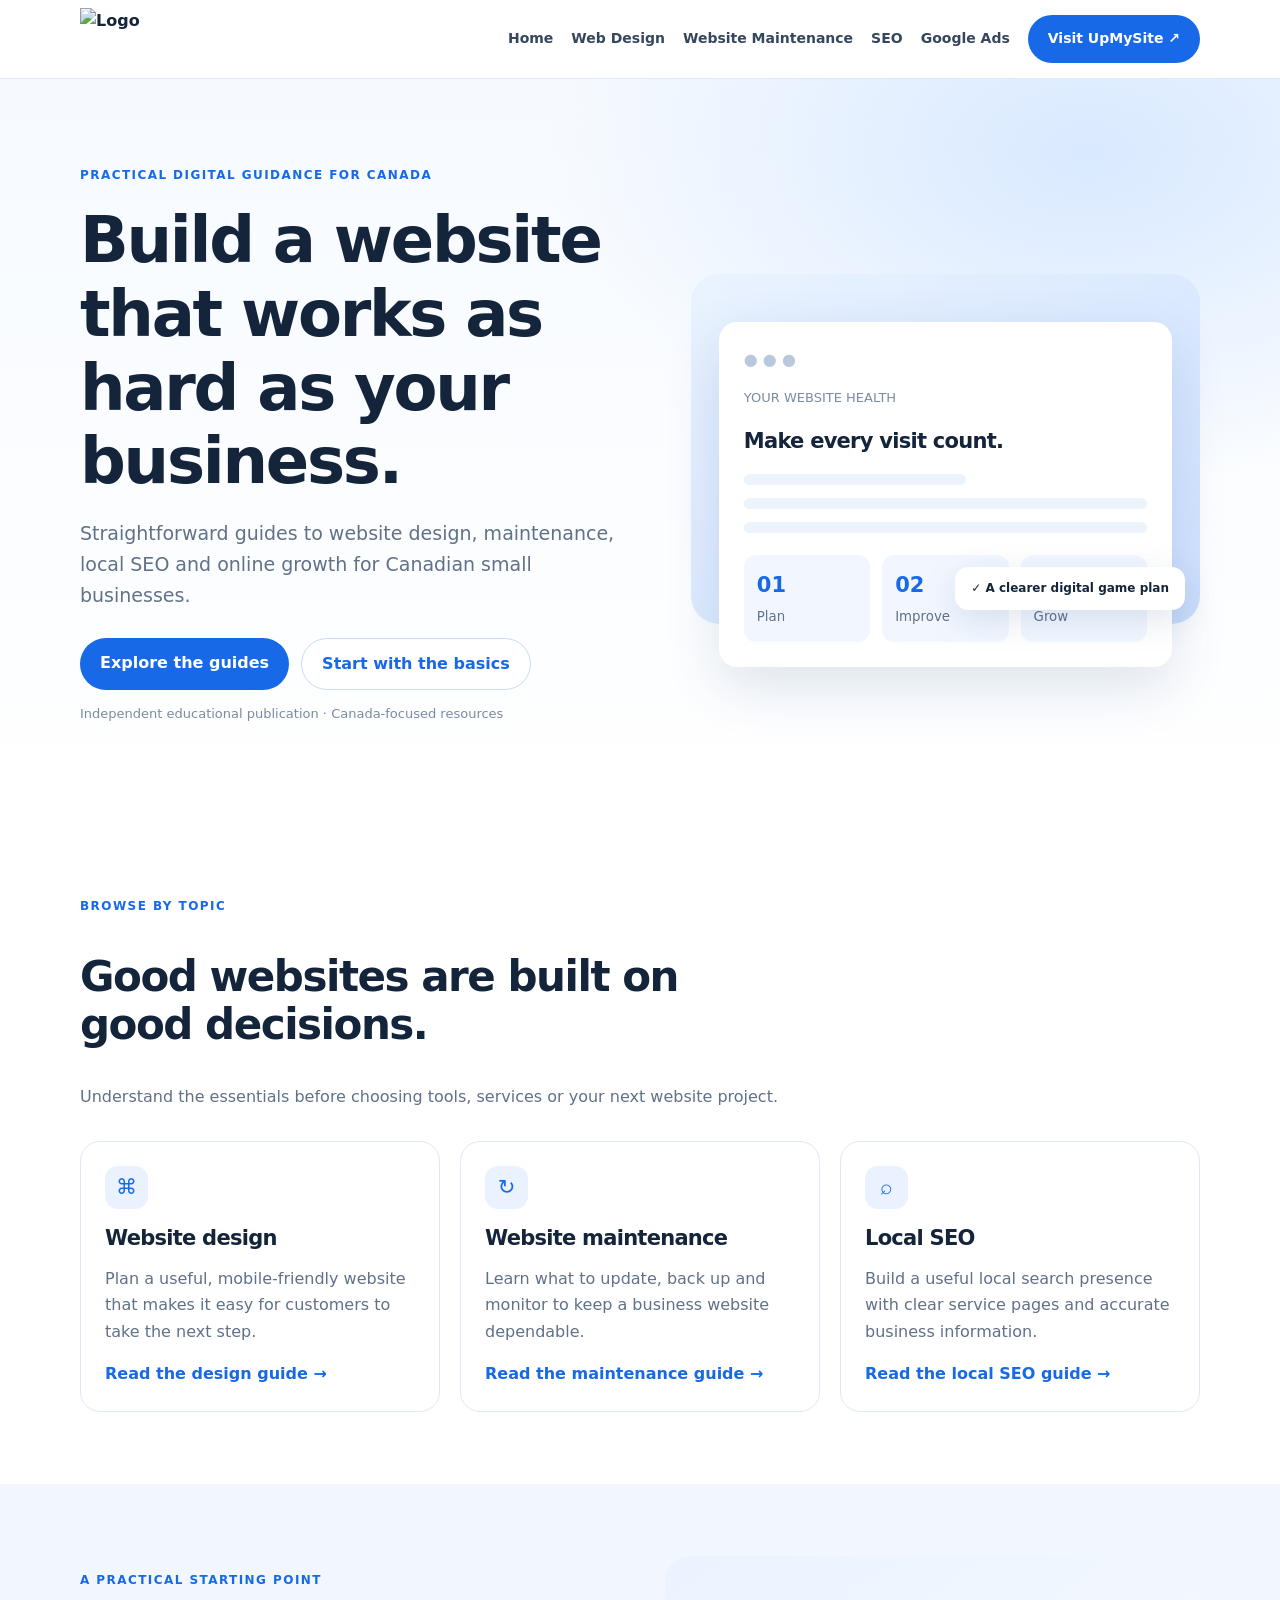
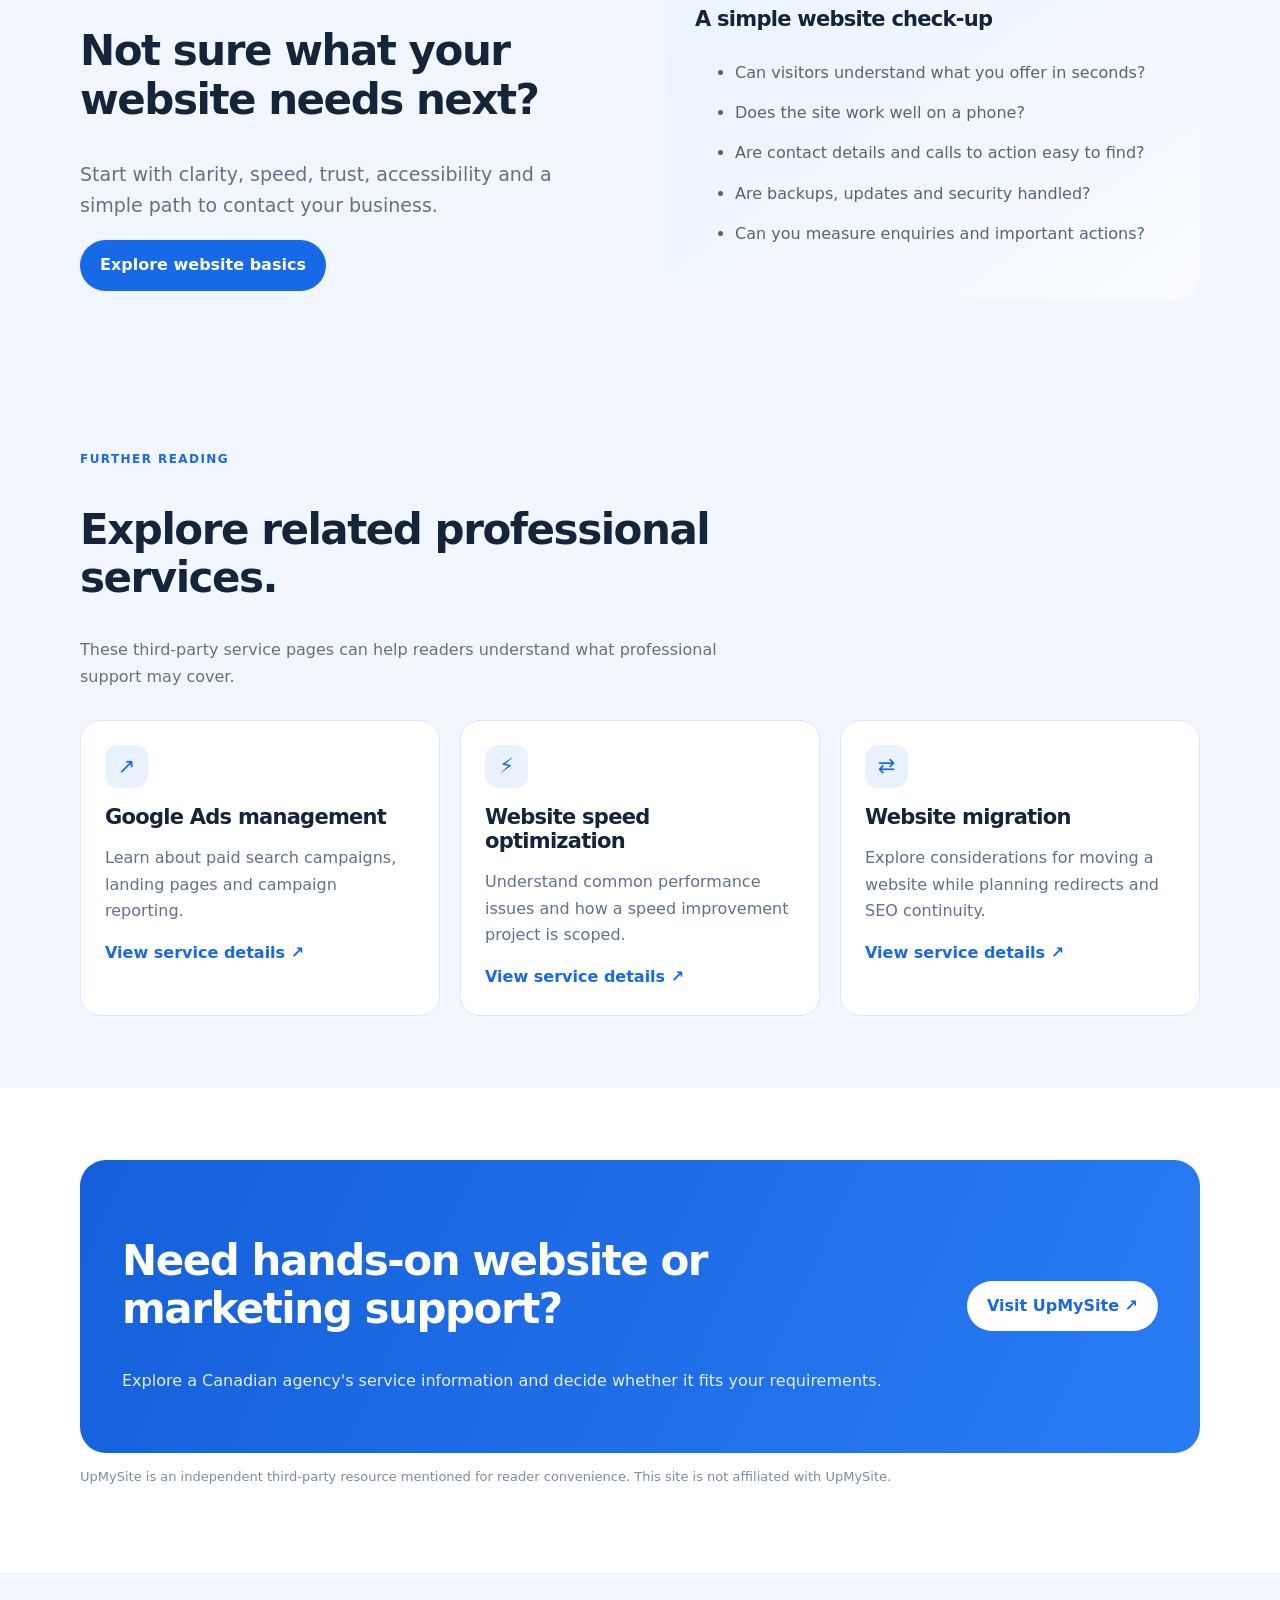
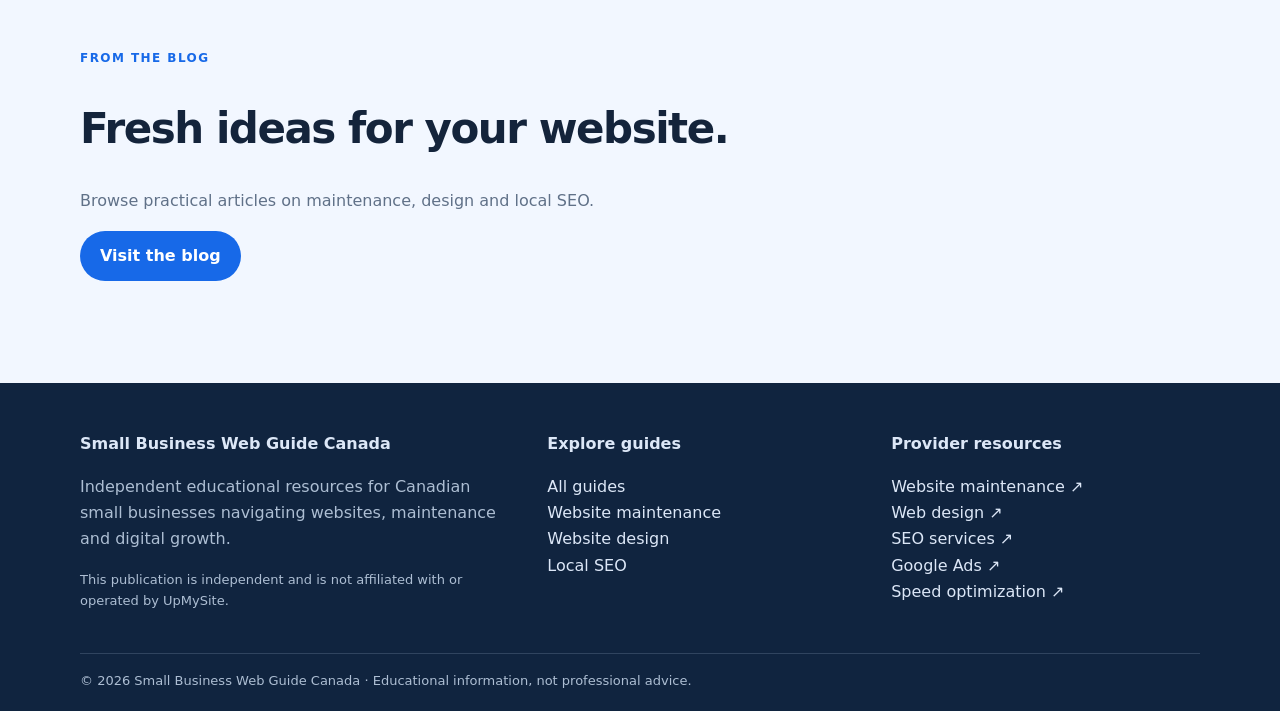
==== index.html @ 58adbf8b "Add files via upload" ====
<!doctype html><html lang="en-CA"><head><meta charset="utf-8"><meta name="viewport" content="width=device-width,initial-scale=1"><title>Small Business Web Guide Canada | Websites, Maintenance & SEO</title><meta name="description" content="Practical Canadian small business guides to website design, website maintenance, local SEO and online growth."><meta name="theme-color" content="#1769e8"><link rel="canonical" href="https://YOUR-GITHUB-USERNAME.github.io/YOUR-REPOSITORY/index.html"><link rel="stylesheet" href="styles.css"><meta property="og:title" content="Small Business Web Guide Canada | Websites, Maintenance & SEO"><meta property="og:description" content="Practical Canadian small business guides to website design, website maintenance, local SEO and online growth."></head><body><header class="topbar"><div class="wrap nav">
<a class="brand" href="https://www.upmysite.ca/" aria-label="UpMySite home" target="_blank" rel="noopener"><img src="assets/logo.png" alt="Logo"></a>
<button class="menu" aria-label="Toggle navigation" aria-expanded="false">☰</button>
<nav class="navlinks" aria-label="Main navigation">
<a href="https://www.upmysite.ca/" target="_blank" rel="noopener">Home</a>
<a href="https://www.upmysite.ca/services/web-design-web-development/" target="_blank" rel="noopener">Web Design</a>
<a href="https://www.upmysite.ca/services/website-maintenance/" target="_blank" rel="noopener">Website Maintenance</a>
<a href="https://www.upmysite.ca/services/search-engine-optimization/" target="_blank" rel="noopener">SEO</a>
<a href="https://www.upmysite.ca/services/pay-per-click-google-ads/" target="_blank" rel="noopener">Google Ads</a>
<a class="cta" href="https://www.upmysite.ca/" target="_blank" rel="noopener">Visit UpMySite ↗</a>
</nav></div></header><main><section class="hero"><div class="wrap hero-grid"><div><span class="eyebrow">Practical digital guidance for Canada</span><h1>Build a website that works as hard as your business.</h1><p class="lead">Straightforward guides to website design, maintenance, local SEO and online growth for Canadian small businesses.</p><div class="hero-actions"><a class="btn" href="guides.html">Explore the guides</a><a class="btn secondary" href="website-basics.html">Start with the basics</a></div><p class="notice">Independent educational publication · Canada-focused resources</p></div><div class="hero-art"><div class="window"><div class="dots">● ● ●</div><p class="notice">YOUR WEBSITE HEALTH</p><h3>Make every visit count.</h3><div class="bar"></div><div class="bar"></div><div class="bar"></div><div class="stats"><div class="stat"><b>01</b><small>Plan</small></div><div class="stat"><b>02</b><small>Improve</small></div><div class="stat"><b>03</b><small>Grow</small></div></div></div><div class="float">✓ A clearer digital game plan</div></div></div></section><section class="section"><div class="wrap"><div class="intro"><span class="eyebrow">Browse by topic</span><h2>Good websites are built on good decisions.</h2><p>Understand the essentials before choosing tools, services or your next website project.</p></div><div class="grid3"><article class="card"><div class="icon">⌘</div><h3>Website design</h3><p>Plan a useful, mobile-friendly website that makes it easy for customers to take the next step.</p><a class="textlink" href="articles/website-design-for-small-business.html">Read the design guide →</a></article><article class="card"><div class="icon">↻</div><h3>Website maintenance</h3><p>Learn what to update, back up and monitor to keep a business website dependable.</p><a class="textlink" href="articles/burlington-website-maintenance.html">Read the maintenance guide →</a></article><article class="card"><div class="icon">⌕</div><h3>Local SEO</h3><p>Build a useful local search presence with clear service pages and accurate business information.</p><a class="textlink" href="articles/local-seo-canada.html">Read the local SEO guide →</a></article></div></div></section><section class="section tint"><div class="wrap feature"><div><span class="eyebrow">A practical starting point</span><h2>Not sure what your website needs next?</h2><p class="lead">Start with clarity, speed, trust, accessibility and a simple path to contact your business.</p><a class="btn" href="website-basics.html">Explore website basics</a></div><div class="panel"><h3>A simple website check-up</h3><ul><li>Can visitors understand what you offer in seconds?</li><li>Does the site work well on a phone?</li><li>Are contact details and calls to action easy to find?</li><li>Are backups, updates and security handled?</li><li>Can you measure enquiries and important actions?</li></ul></div></div></section><section class="section tint"><div class="wrap"><div class="intro"><span class="eyebrow">Further reading</span><h2>Explore related professional services.</h2><p>These third-party service pages can help readers understand what professional support may cover.</p></div><div class="grid3">
<article class="card"><div class="icon">↗</div><h3>Google Ads management</h3><p>Learn about paid search campaigns, landing pages and campaign reporting.</p><a class="textlink" href="https://www.upmysite.ca/services/pay-per-click-google-ads/" target="_blank" rel="noopener">View service details ↗</a></article>
<article class="card"><div class="icon">⚡</div><h3>Website speed optimization</h3><p>Understand common performance issues and how a speed improvement project is scoped.</p><a class="textlink" href="https://www.upmysite.ca/services/website-speed-optimization/" target="_blank" rel="noopener">View service details ↗</a></article>
<article class="card"><div class="icon">⇄</div><h3>Website migration</h3><p>Explore considerations for moving a website while planning redirects and SEO continuity.</p><a class="textlink" href="https://www.upmysite.ca/services/website-migration/" target="_blank" rel="noopener">View service details ↗</a></article>
</div></div></section><section class="section"><div class="wrap"><div class="band"><div><h2>Need hands-on website or marketing support?</h2><p>Explore a Canadian agency's service information and decide whether it fits your requirements.</p></div><a class="btn" href="https://www.upmysite.ca/" target="_blank" rel="noopener">Visit UpMySite ↗</a></div><p class="notice">UpMySite is an independent third-party resource mentioned for reader convenience. This site is not affiliated with UpMySite.</p></div></section><section class="section tint"><div class="wrap"><div class="intro"><span class="eyebrow">From the blog</span><h2>Fresh ideas for your website.</h2><p>Browse practical articles on maintenance, design and local SEO.</p><a class="btn" href="blog.html">Visit the blog</a></div></div></section></main><footer class="footer"><div class="wrap"><div class="footgrid"><div><b>Small Business Web Guide Canada</b><p>Independent educational resources for Canadian small businesses navigating websites, maintenance and digital growth.</p><p class="notice">This publication is independent and is not affiliated with or operated by UpMySite.</p></div><div><b>Explore guides</b><p><a href="guides.html">All guides</a><br><a href="articles/burlington-website-maintenance.html">Website maintenance</a><br><a href="articles/website-design-for-small-business.html">Website design</a><br><a href="articles/local-seo-canada.html">Local SEO</a></p></div><div><b>Provider resources</b><p><a href="https://www.upmysite.ca/services/website-maintenance/" target="_blank" rel="noopener">Website maintenance ↗</a><br><a href="https://www.upmysite.ca/services/web-design-web-development/" target="_blank" rel="noopener">Web design ↗</a><br><a href="https://www.upmysite.ca/services/search-engine-optimization/" target="_blank" rel="noopener">SEO services ↗</a><br><a href="https://www.upmysite.ca/services/pay-per-click-google-ads/" target="_blank" rel="noopener">Google Ads ↗</a><br><a href="https://www.upmysite.ca/services/website-speed-optimization/" target="_blank" rel="noopener">Speed optimization ↗</a></p></div></div><div class="bottom">© 2026 Small Business Web Guide Canada · Educational information, not professional advice.</div></div><script src="script.js"></script></footer></body></html>
---- styles.css ----
:root{--blue:#1769e8;--blue2:#1053bd;--ink:#14243b;--muted:#607188;--pale:#f2f7ff;--line:#dfe8f4}
*{box-sizing:border-box}html{scroll-behavior:smooth}body{margin:0;font-family:Inter,system-ui,-apple-system,"Segoe UI",sans-serif;color:var(--ink);line-height:1.65}a{color:var(--blue);text-decoration:none}a:hover{text-decoration:underline}.wrap{width:min(1120px,calc(100% - 36px));margin:auto}.topbar{border-bottom:1px solid var(--line)}.nav{height:78px;display:flex;align-items:center;justify-content:space-between;gap:20px}.brand{display:flex;align-items:center;gap:10px;color:var(--ink);font-weight:800}.brand img{width:86px;height:58px;object-fit:contain}.navlinks{display:flex;gap:23px;align-items:center;font-size:14px;font-weight:700}.navlinks a{color:#35465e}.cta,.btn{display:inline-block;background:var(--blue);color:#fff!important;padding:12px 20px;border-radius:99px;font-weight:800}.menu{display:none;background:white;border:1px solid var(--line);border-radius:10px;padding:8px 12px;font-size:20px}.hero{padding:82px 0;background:radial-gradient(ellipse at 85% 10%,#d9e9ff,transparent 35%),linear-gradient(#f6faff,#fff)}.hero-grid{display:grid;grid-template-columns:1.05fr .95fr;gap:48px;align-items:center}.eyebrow{color:var(--blue);font-size:12px;font-weight:850;letter-spacing:.12em;text-transform:uppercase}h1,h2,h3{line-height:1.15;letter-spacing:-.035em}h1{font-size:clamp(40px,5vw,66px);margin:17px 0}h2{font-size:clamp(29px,3.5vw,42px)}h3{font-size:21px}.lead{font-size:19px;color:var(--muted)}.hero-actions{display:flex;gap:12px;flex-wrap:wrap;margin-top:26px}.secondary{background:white;color:var(--blue)!important;border:1px solid #c9dcfa}.hero-art{height:350px;border-radius:28px;background:linear-gradient(140deg,#eaf3ff,#cfe2ff);padding:48px 28px;position:relative}.window{background:white;border-radius:18px;padding:25px;box-shadow:0 20px 55px #19477c24}.dots{color:#b9c8dc}.bar{height:11px;background:#edf3fb;border-radius:20px;margin:13px 0}.bar:nth-child(3){width:78%}.bar:nth-child(4){width:55%}.stats{display:flex;gap:12px;margin-top:22px}.stat{flex:1;background:#f2f7ff;border-radius:12px;padding:13px}.stat b{display:block;color:var(--blue);font-size:21px}.stat small{color:var(--muted)}.float{position:absolute;right:15px;bottom:14px;background:white;padding:12px 16px;border-radius:13px;box-shadow:0 10px 35px #19477c22;font-weight:750;font-size:12px}.section{padding:72px 0}.tint{background:var(--pale)}.intro{max-width:700px;margin-bottom:30px}.intro p,.card p{color:var(--muted)}.grid3{display:grid;grid-template-columns:repeat(3,1fr);gap:20px}.card{border:1px solid var(--line);border-radius:20px;padding:24px;background:white}.icon{width:43px;height:43px;border-radius:13px;background:#eaf2ff;color:var(--blue);display:grid;place-items:center;font-size:21px}.card h3{margin:17px 0 8px}.textlink{font-weight:800}.feature{display:grid;grid-template-columns:1fr 1fr;gap:50px;align-items:center}.panel{background:linear-gradient(145deg,#eaf3ff,#f9fbff);border-radius:25px;padding:30px}.panel li{padding:7px 0;color:#52647c}.band{background:linear-gradient(115deg,#155fdb,#287cf4);color:white;padding:42px;border-radius:26px;display:flex;justify-content:space-between;align-items:center;gap:20px}.band p{color:#e6efff}.band .btn{background:white;color:var(--blue)!important;white-space:nowrap}.articlehero{padding:65px 0;background:linear-gradient(#f2f7ff,#fff)}.articlehero h1{max-width:850px;font-size:clamp(38px,4.5vw,56px)}.articlegrid{display:grid;grid-template-columns:minmax(0,760px) 260px;gap:48px;padding:45px 0 75px}.prose h2{font-size:30px;margin:38px 0 12px}.prose p,.prose li{color:#52647a;font-size:17px}.sidebar{align-self:start;position:sticky;top:20px;background:var(--pale);padding:20px;border-radius:16px}.sidebar a{display:block;padding:6px 0;font-weight:650}.faq details{border-bottom:1px solid var(--line);padding:16px 0}.faq summary{font-weight:800;cursor:pointer}.faq p{margin-bottom:0}.footer{background:#10243f;color:#dce7f7;padding:48px 0 20px}.footgrid{display:grid;grid-template-columns:1.4fr 1fr 1fr;gap:35px}.footer a{color:#dce7f7}.footer p{color:#adbed3}.bottom{border-top:1px solid #30445f;margin-top:28px;padding-top:16px;color:#adbed3;font-size:13px}.notice{font-size:13px;color:#7a8ba2}
@media(max-width:820px){.hero-grid,.feature,.articlegrid{grid-template-columns:1fr}.grid3{grid-template-columns:repeat(2,1fr)}.menu{display:block}.navlinks{display:none;position:absolute;top:78px;left:0;right:0;background:white;padding:20px;z-index:5;flex-direction:column;align-items:stretch;border-bottom:1px solid var(--line)}.navlinks.open{display:flex}.sidebar{position:static}.footgrid{grid-template-columns:1fr 1fr}.band{align-items:flex-start;flex-direction:column}}
@media(max-width:560px){.grid3,.footgrid{grid-template-columns:1fr}.hero{padding:55px 0}.section{padding:55px 0}.hero-art{height:290px}.band{padding:28px}}

/* Header brand: logo only, with no publication name in the navigation. */
.brand{min-width:110px;min-height:64px}.brand img{display:block;width:112px;height:62px;object-fit:contain}.navlinks{gap:18px}.navlinks a{white-space:nowrap}
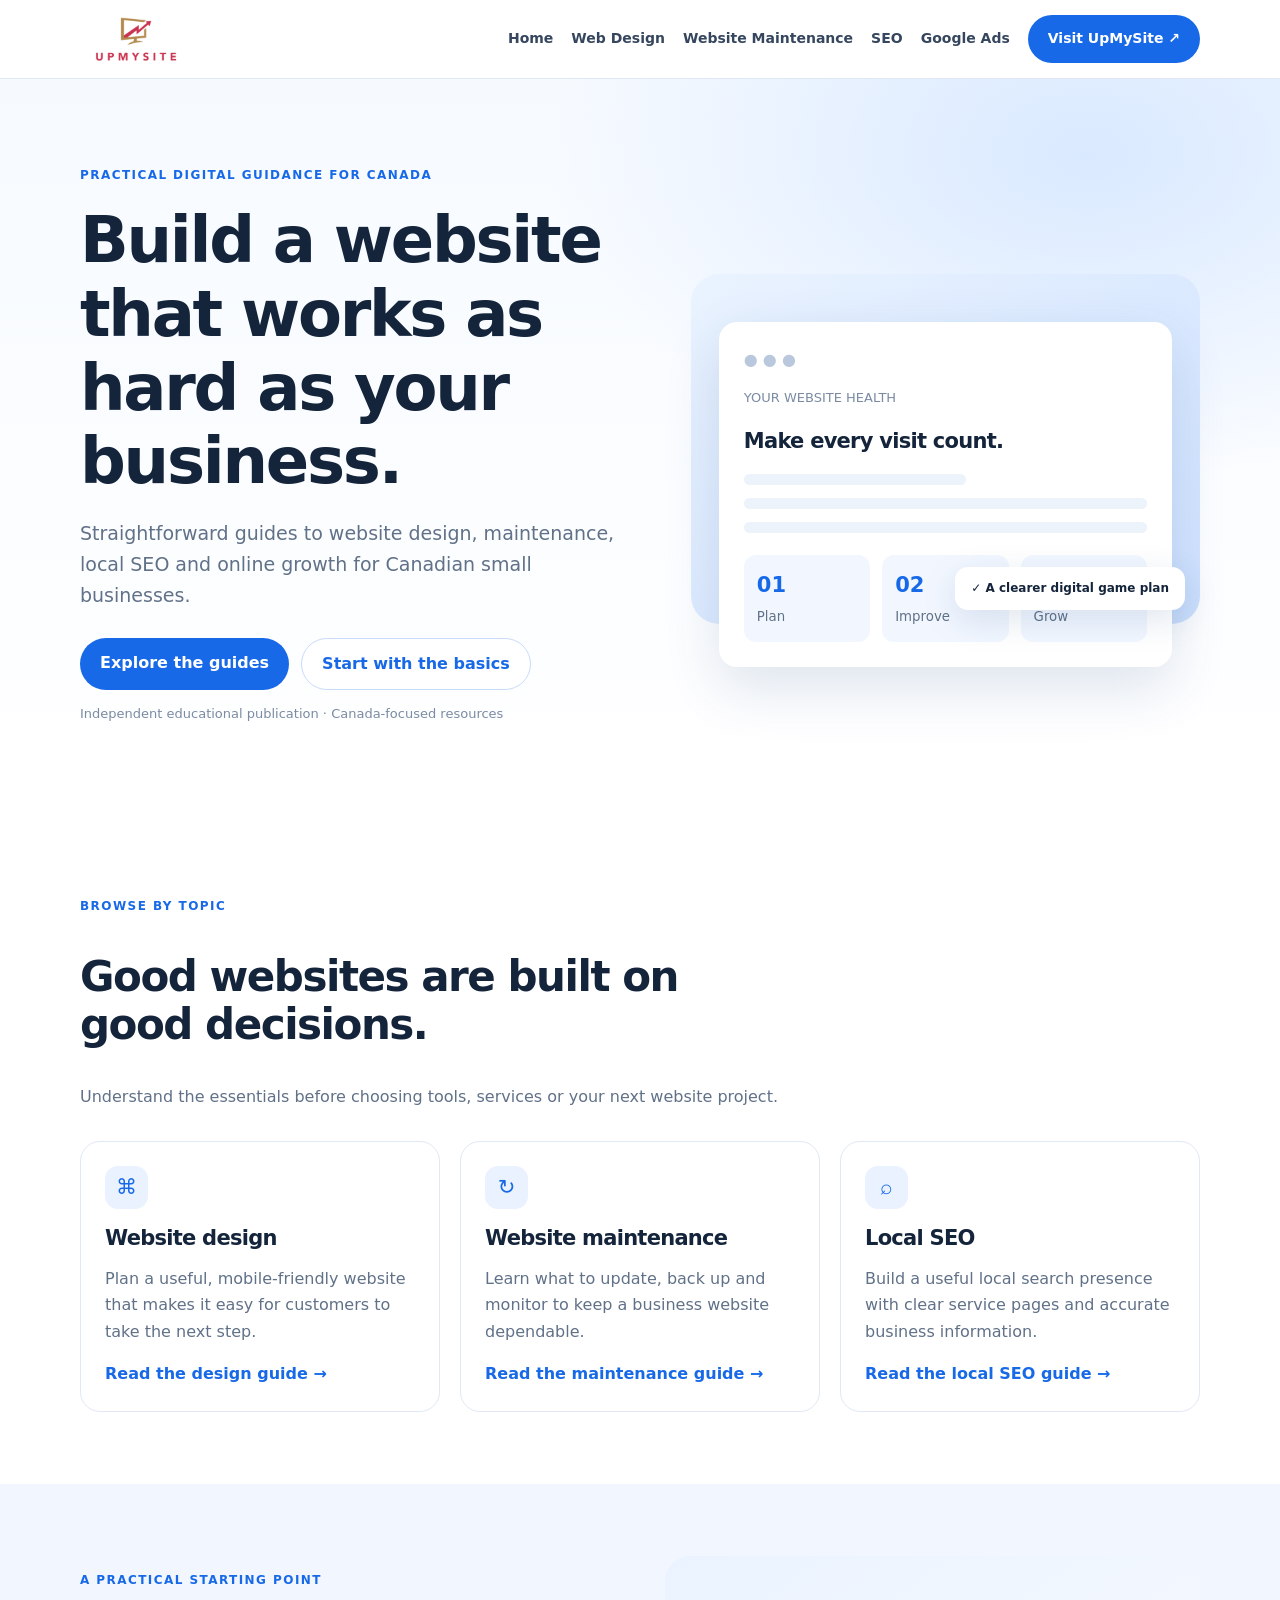
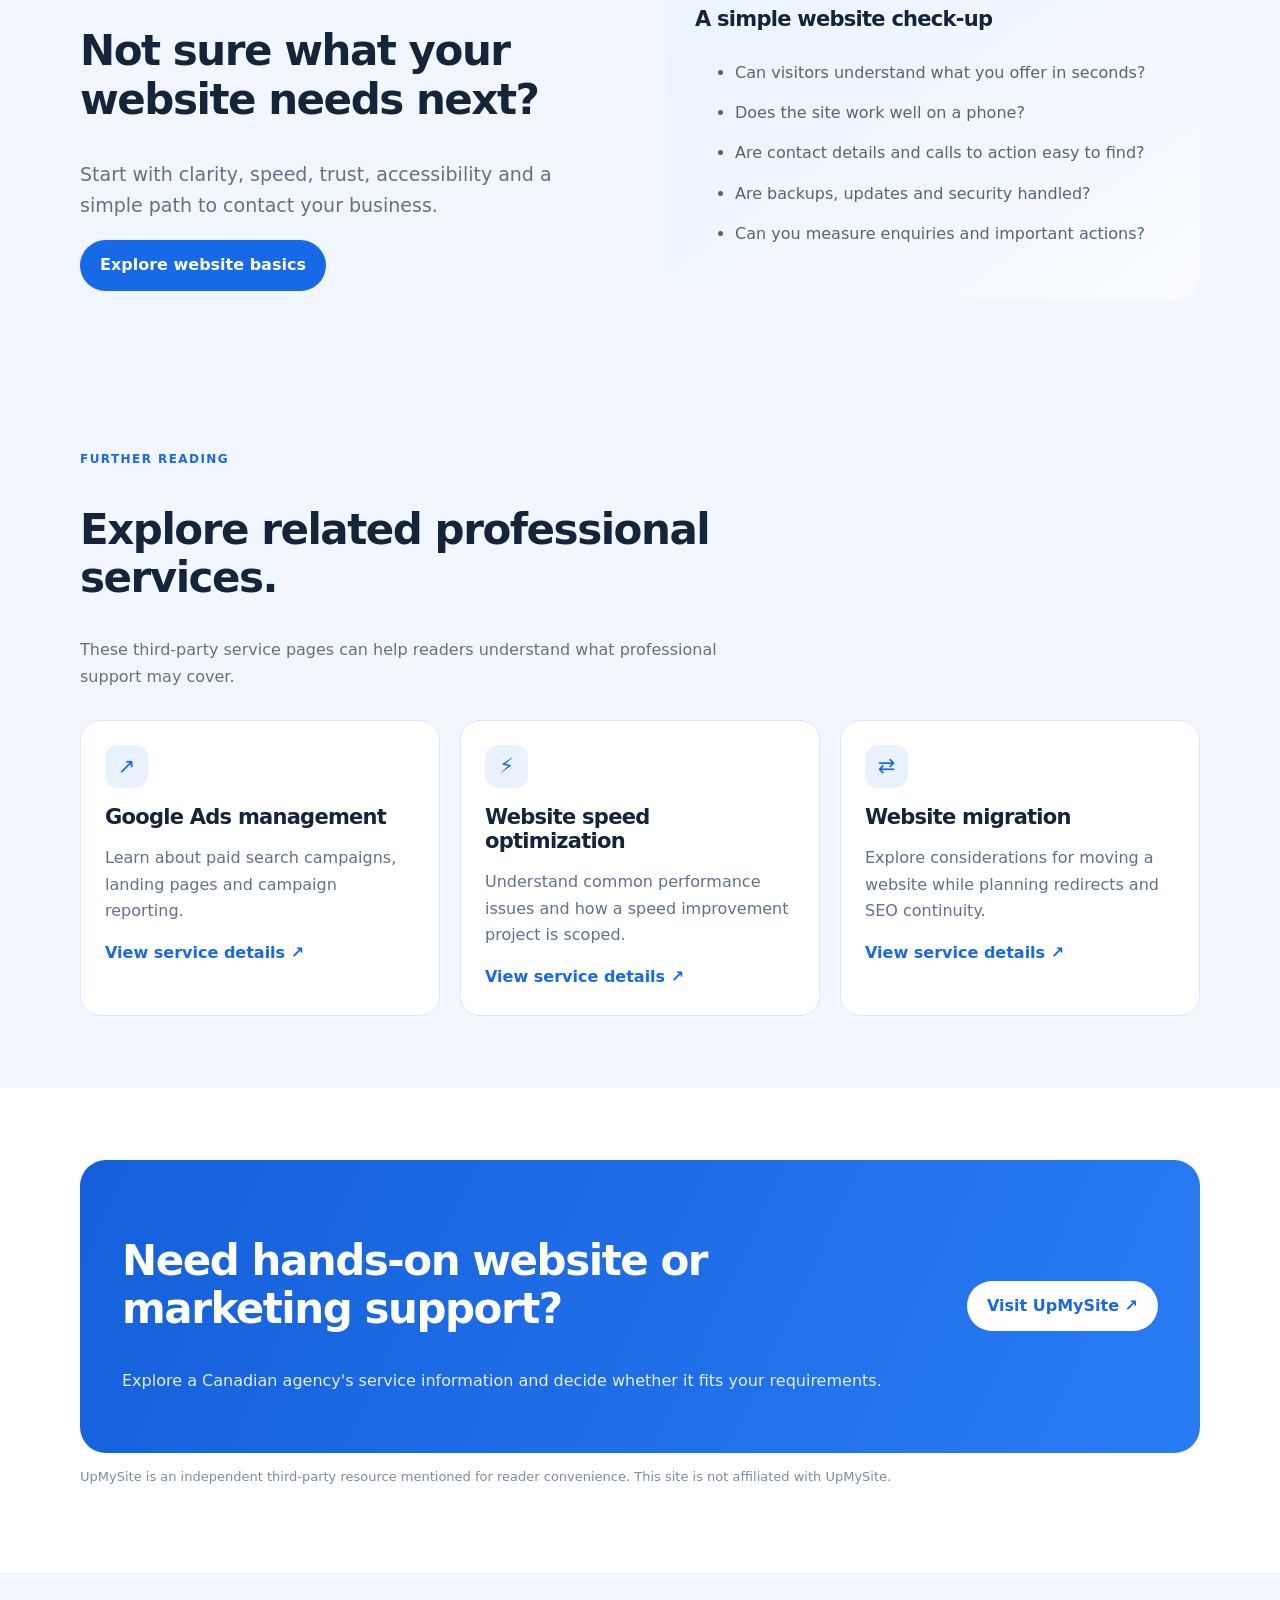
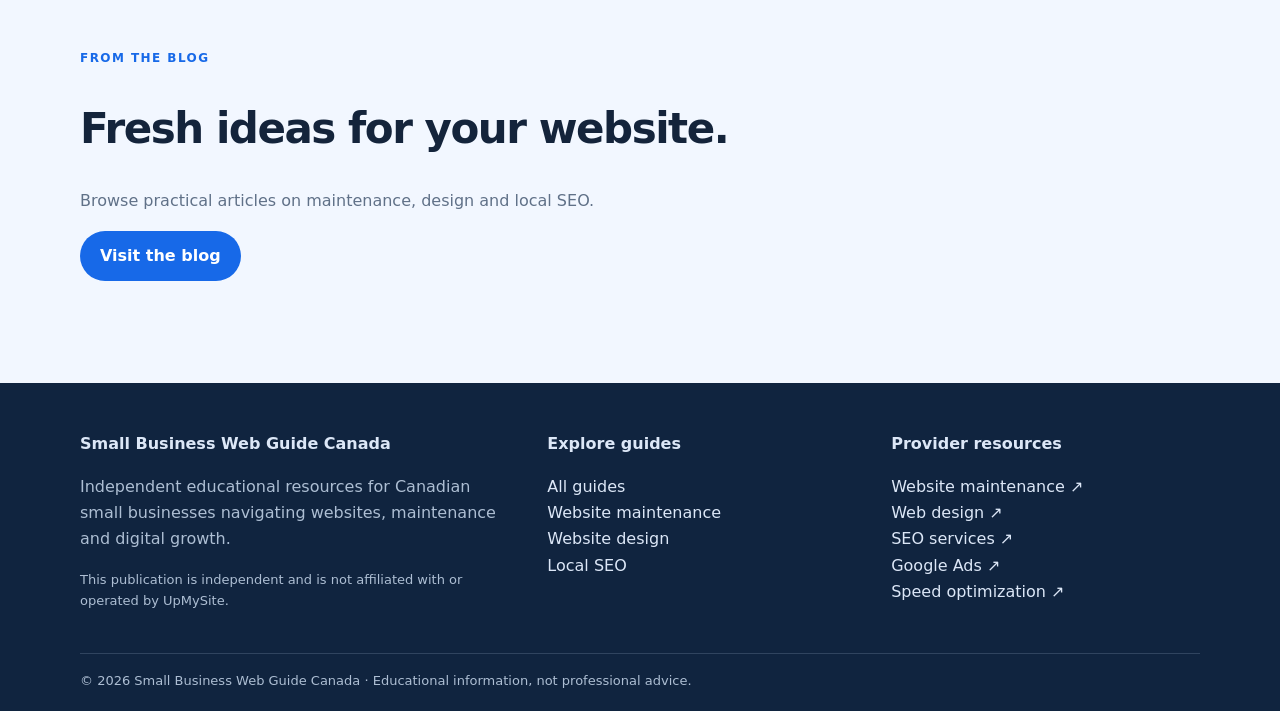
==== commit c5bdc920: "Update index.html" ====
--- a/index.html
+++ b/index.html
@@ -1,5 +1,5 @@
 <!doctype html><html lang="en-CA"><head><meta charset="utf-8"><meta name="viewport" content="width=device-width,initial-scale=1"><title>Small Business Web Guide Canada | Websites, Maintenance & SEO</title><meta name="description" content="Practical Canadian small business guides to website design, website maintenance, local SEO and online growth."><meta name="theme-color" content="#1769e8"><link rel="canonical" href="https://YOUR-GITHUB-USERNAME.github.io/YOUR-REPOSITORY/index.html"><link rel="stylesheet" href="styles.css"><meta property="og:title" content="Small Business Web Guide Canada | Websites, Maintenance & SEO"><meta property="og:description" content="Practical Canadian small business guides to website design, website maintenance, local SEO and online growth."></head><body><header class="topbar"><div class="wrap nav">
-<a class="brand" href="https://www.upmysite.ca/" aria-label="UpMySite home" target="_blank" rel="noopener"><img src="assets/logo.png" alt="Logo"></a>
+<a class="brand" href="https://www.upmysite.ca/" aria-label="UpMySite home" target="_blank" rel="noopener"><img src="[data-uri]" alt="Logo"></a>
 <button class="menu" aria-label="Toggle navigation" aria-expanded="false">☰</button>
 <nav class="navlinks" aria-label="Main navigation">
 <a href="https://www.upmysite.ca/" target="_blank" rel="noopener">Home</a>
@@ -12,4 +12,4 @@
 <article class="card"><div class="icon">↗</div><h3>Google Ads management</h3><p>Learn about paid search campaigns, landing pages and campaign reporting.</p><a class="textlink" href="https://www.upmysite.ca/services/pay-per-click-google-ads/" target="_blank" rel="noopener">View service details ↗</a></article>
 <article class="card"><div class="icon">⚡</div><h3>Website speed optimization</h3><p>Understand common performance issues and how a speed improvement project is scoped.</p><a class="textlink" href="https://www.upmysite.ca/services/website-speed-optimization/" target="_blank" rel="noopener">View service details ↗</a></article>
 <article class="card"><div class="icon">⇄</div><h3>Website migration</h3><p>Explore considerations for moving a website while planning redirects and SEO continuity.</p><a class="textlink" href="https://www.upmysite.ca/services/website-migration/" target="_blank" rel="noopener">View service details ↗</a></article>
-</div></div></section><section class="section"><div class="wrap"><div class="band"><div><h2>Need hands-on website or marketing support?</h2><p>Explore a Canadian agency's service information and decide whether it fits your requirements.</p></div><a class="btn" href="https://www.upmysite.ca/" target="_blank" rel="noopener">Visit UpMySite ↗</a></div><p class="notice">UpMySite is an independent third-party resource mentioned for reader convenience. This site is not affiliated with UpMySite.</p></div></section><section class="section tint"><div class="wrap"><div class="intro"><span class="eyebrow">From the blog</span><h2>Fresh ideas for your website.</h2><p>Browse practical articles on maintenance, design and local SEO.</p><a class="btn" href="blog.html">Visit the blog</a></div></div></section></main><footer class="footer"><div class="wrap"><div class="footgrid"><div><b>Small Business Web Guide Canada</b><p>Independent educational resources for Canadian small businesses navigating websites, maintenance and digital growth.</p><p class="notice">This publication is independent and is not affiliated with or operated by UpMySite.</p></div><div><b>Explore guides</b><p><a href="guides.html">All guides</a><br><a href="articles/burlington-website-maintenance.html">Website maintenance</a><br><a href="articles/website-design-for-small-business.html">Website design</a><br><a href="articles/local-seo-canada.html">Local SEO</a></p></div><div><b>Provider resources</b><p><a href="https://www.upmysite.ca/services/website-maintenance/" target="_blank" rel="noopener">Website maintenance ↗</a><br><a href="https://www.upmysite.ca/services/web-design-web-development/" target="_blank" rel="noopener">Web design ↗</a><br><a href="https://www.upmysite.ca/services/search-engine-optimization/" target="_blank" rel="noopener">SEO services ↗</a><br><a href="https://www.upmysite.ca/services/pay-per-click-google-ads/" target="_blank" rel="noopener">Google Ads ↗</a><br><a href="https://www.upmysite.ca/services/website-speed-optimization/" target="_blank" rel="noopener">Speed optimization ↗</a></p></div></div><div class="bottom">© 2026 Small Business Web Guide Canada · Educational information, not professional advice.</div></div><script src="script.js"></script></footer></body></html>+</div></div></section><section class="section"><div class="wrap"><div class="band"><div><h2>Need hands-on website or marketing support?</h2><p>Explore a Canadian agency's service information and decide whether it fits your requirements.</p></div><a class="btn" href="https://www.upmysite.ca/" target="_blank" rel="noopener">Visit UpMySite ↗</a></div><p class="notice">UpMySite is an independent third-party resource mentioned for reader convenience. This site is not affiliated with UpMySite.</p></div></section><section class="section tint"><div class="wrap"><div class="intro"><span class="eyebrow">From the blog</span><h2>Fresh ideas for your website.</h2><p>Browse practical articles on maintenance, design and local SEO.</p><a class="btn" href="blog.html">Visit the blog</a></div></div></section></main><footer class="footer"><div class="wrap"><div class="footgrid"><div><b>Small Business Web Guide Canada</b><p>Independent educational resources for Canadian small businesses navigating websites, maintenance and digital growth.</p><p class="notice">This publication is independent and is not affiliated with or operated by UpMySite.</p></div><div><b>Explore guides</b><p><a href="guides.html">All guides</a><br><a href="articles/burlington-website-maintenance.html">Website maintenance</a><br><a href="articles/website-design-for-small-business.html">Website design</a><br><a href="articles/local-seo-canada.html">Local SEO</a></p></div><div><b>Provider resources</b><p><a href="https://www.upmysite.ca/services/website-maintenance/" target="_blank" rel="noopener">Website maintenance ↗</a><br><a href="https://www.upmysite.ca/services/web-design-web-development/" target="_blank" rel="noopener">Web design ↗</a><br><a href="https://www.upmysite.ca/services/search-engine-optimization/" target="_blank" rel="noopener">SEO services ↗</a><br><a href="https://www.upmysite.ca/services/pay-per-click-google-ads/" target="_blank" rel="noopener">Google Ads ↗</a><br><a href="https://www.upmysite.ca/services/website-speed-optimization/" target="_blank" rel="noopener">Speed optimization ↗</a></p></div></div><div class="bottom">© 2026 Small Business Web Guide Canada · Educational information, not professional advice.</div></div><script src="script.js"></script></footer></body></html>
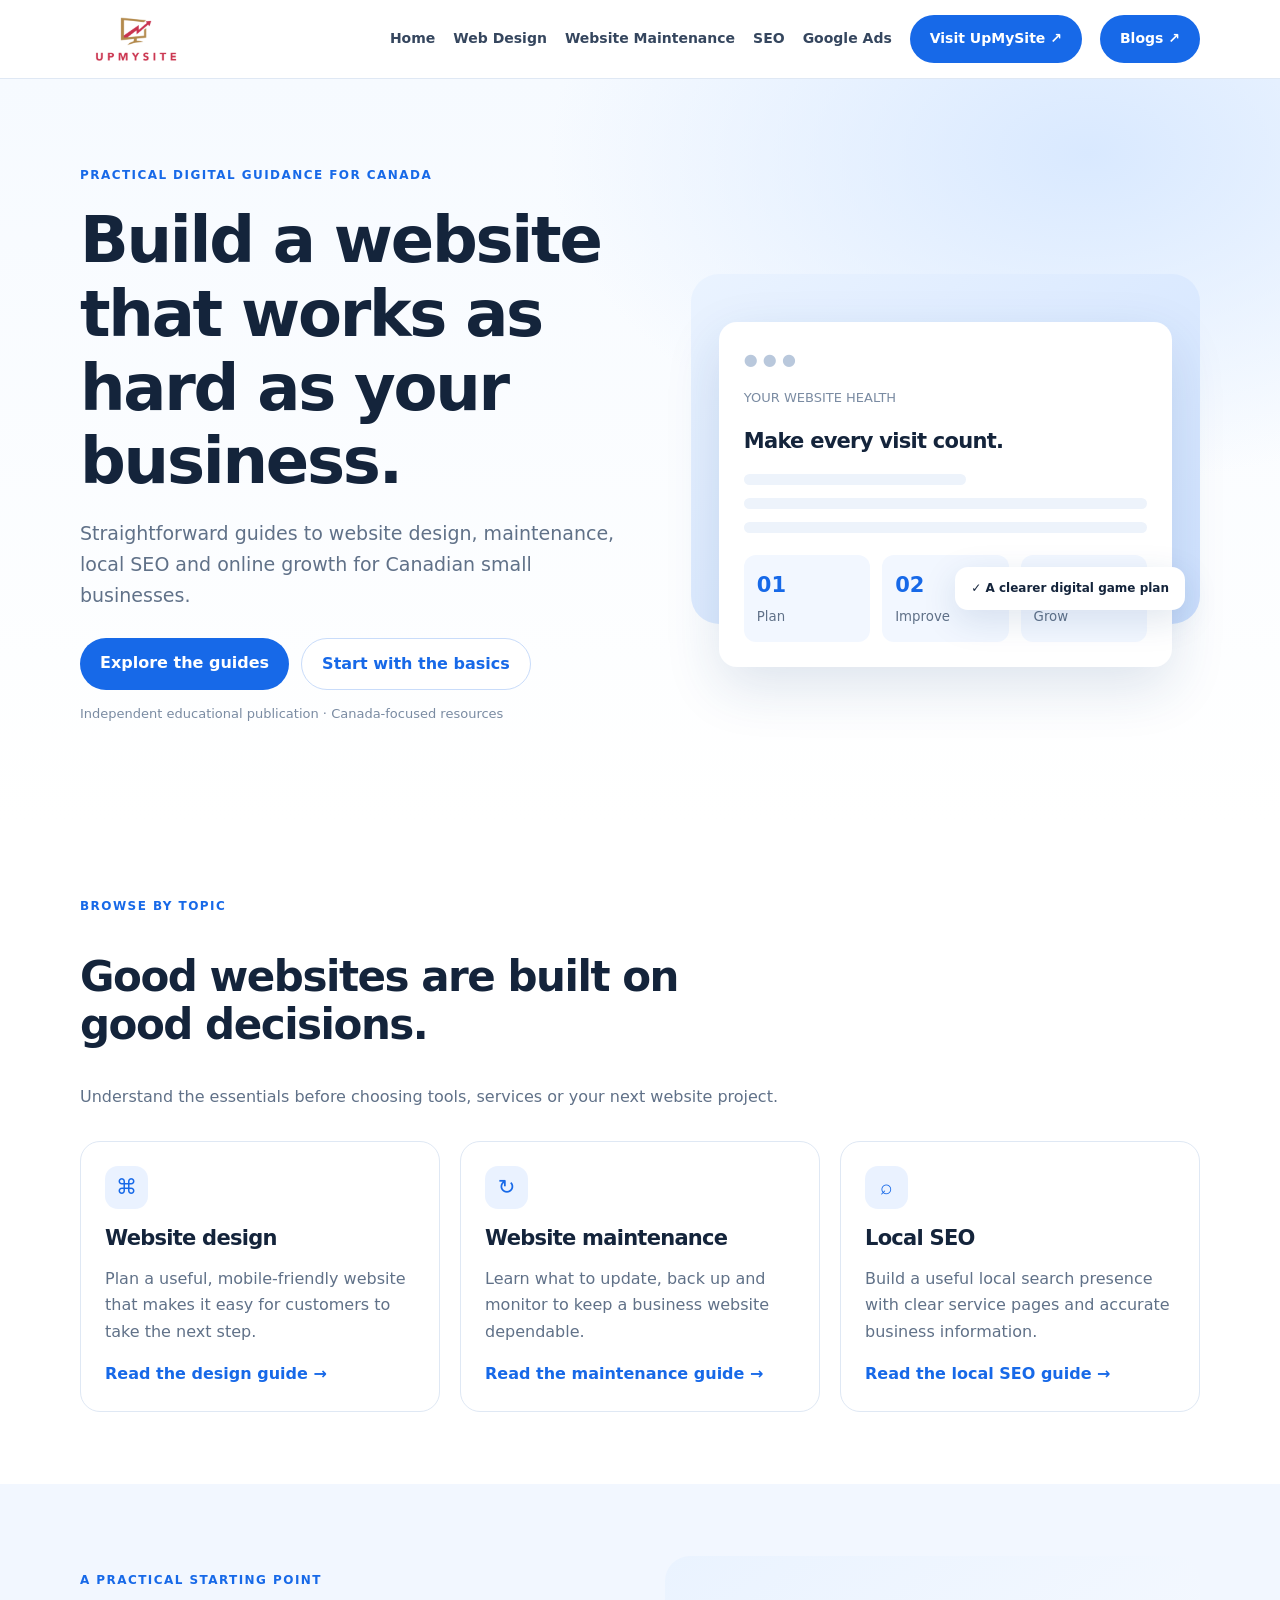
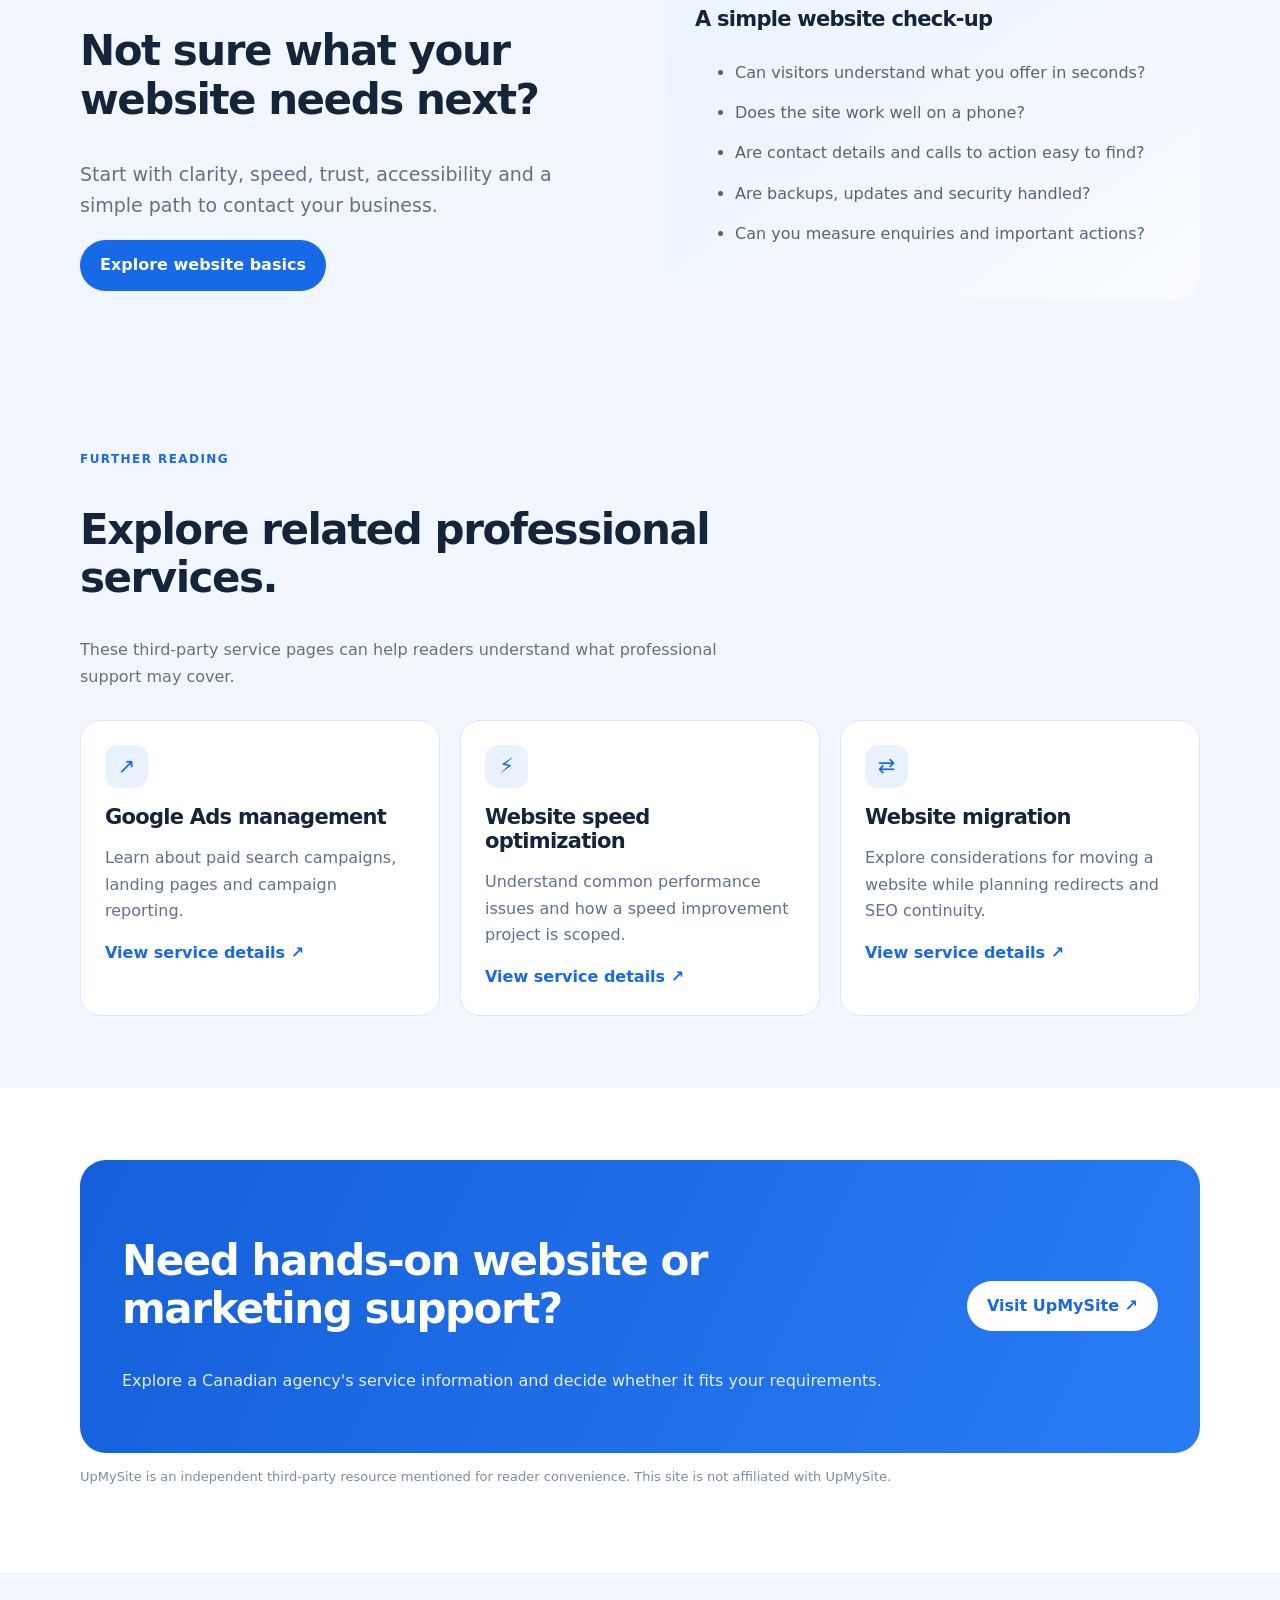
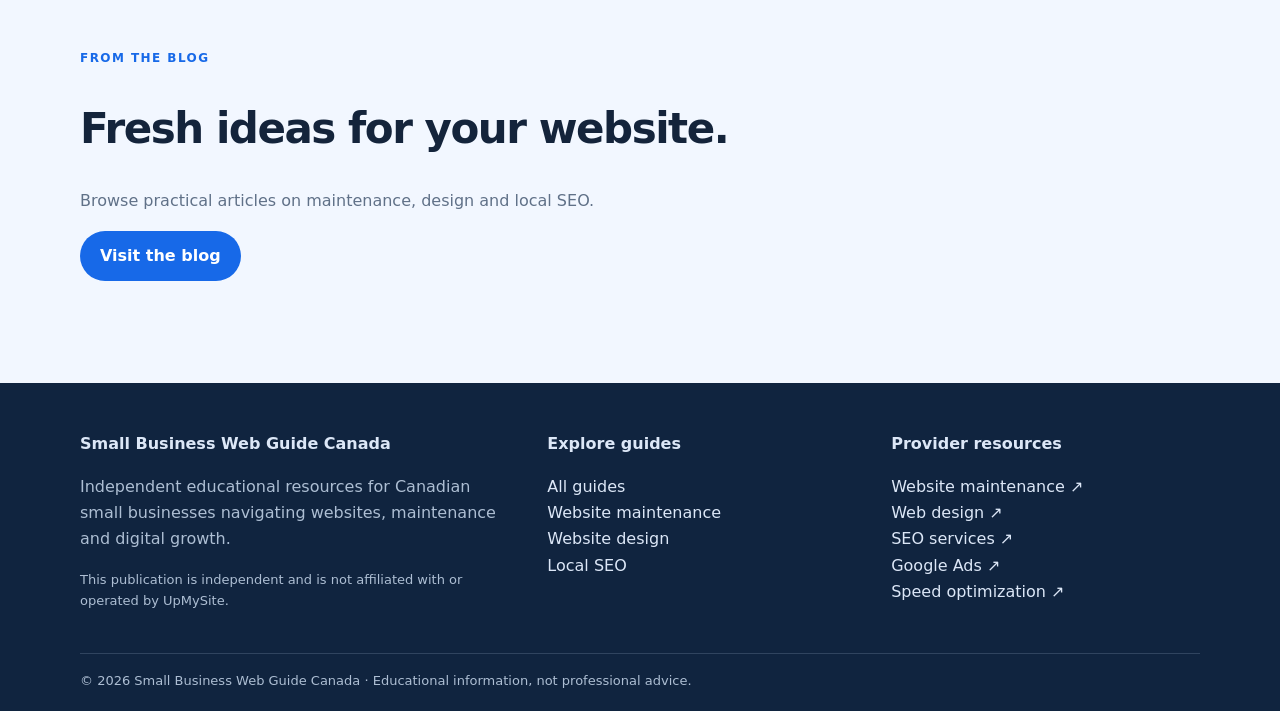
==== commit 1e46b704: "Update index.html" ====
--- a/index.html
+++ b/index.html
@@ -8,6 +8,8 @@
 <a href="https://www.upmysite.ca/services/search-engine-optimization/" target="_blank" rel="noopener">SEO</a>
 <a href="https://www.upmysite.ca/services/pay-per-click-google-ads/" target="_blank" rel="noopener">Google Ads</a>
 <a class="cta" href="https://www.upmysite.ca/" target="_blank" rel="noopener">Visit UpMySite ↗</a>
+  <a class="cta" href="blog.html" target="_blank" rel="noopener">Blogs ↗</a>
+  
 </nav></div></header><main><section class="hero"><div class="wrap hero-grid"><div><span class="eyebrow">Practical digital guidance for Canada</span><h1>Build a website that works as hard as your business.</h1><p class="lead">Straightforward guides to website design, maintenance, local SEO and online growth for Canadian small businesses.</p><div class="hero-actions"><a class="btn" href="guides.html">Explore the guides</a><a class="btn secondary" href="website-basics.html">Start with the basics</a></div><p class="notice">Independent educational publication · Canada-focused resources</p></div><div class="hero-art"><div class="window"><div class="dots">● ● ●</div><p class="notice">YOUR WEBSITE HEALTH</p><h3>Make every visit count.</h3><div class="bar"></div><div class="bar"></div><div class="bar"></div><div class="stats"><div class="stat"><b>01</b><small>Plan</small></div><div class="stat"><b>02</b><small>Improve</small></div><div class="stat"><b>03</b><small>Grow</small></div></div></div><div class="float">✓ A clearer digital game plan</div></div></div></section><section class="section"><div class="wrap"><div class="intro"><span class="eyebrow">Browse by topic</span><h2>Good websites are built on good decisions.</h2><p>Understand the essentials before choosing tools, services or your next website project.</p></div><div class="grid3"><article class="card"><div class="icon">⌘</div><h3>Website design</h3><p>Plan a useful, mobile-friendly website that makes it easy for customers to take the next step.</p><a class="textlink" href="articles/website-design-for-small-business.html">Read the design guide →</a></article><article class="card"><div class="icon">↻</div><h3>Website maintenance</h3><p>Learn what to update, back up and monitor to keep a business website dependable.</p><a class="textlink" href="articles/burlington-website-maintenance.html">Read the maintenance guide →</a></article><article class="card"><div class="icon">⌕</div><h3>Local SEO</h3><p>Build a useful local search presence with clear service pages and accurate business information.</p><a class="textlink" href="articles/local-seo-canada.html">Read the local SEO guide →</a></article></div></div></section><section class="section tint"><div class="wrap feature"><div><span class="eyebrow">A practical starting point</span><h2>Not sure what your website needs next?</h2><p class="lead">Start with clarity, speed, trust, accessibility and a simple path to contact your business.</p><a class="btn" href="website-basics.html">Explore website basics</a></div><div class="panel"><h3>A simple website check-up</h3><ul><li>Can visitors understand what you offer in seconds?</li><li>Does the site work well on a phone?</li><li>Are contact details and calls to action easy to find?</li><li>Are backups, updates and security handled?</li><li>Can you measure enquiries and important actions?</li></ul></div></div></section><section class="section tint"><div class="wrap"><div class="intro"><span class="eyebrow">Further reading</span><h2>Explore related professional services.</h2><p>These third-party service pages can help readers understand what professional support may cover.</p></div><div class="grid3">
 <article class="card"><div class="icon">↗</div><h3>Google Ads management</h3><p>Learn about paid search campaigns, landing pages and campaign reporting.</p><a class="textlink" href="https://www.upmysite.ca/services/pay-per-click-google-ads/" target="_blank" rel="noopener">View service details ↗</a></article>
 <article class="card"><div class="icon">⚡</div><h3>Website speed optimization</h3><p>Understand common performance issues and how a speed improvement project is scoped.</p><a class="textlink" href="https://www.upmysite.ca/services/website-speed-optimization/" target="_blank" rel="noopener">View service details ↗</a></article>
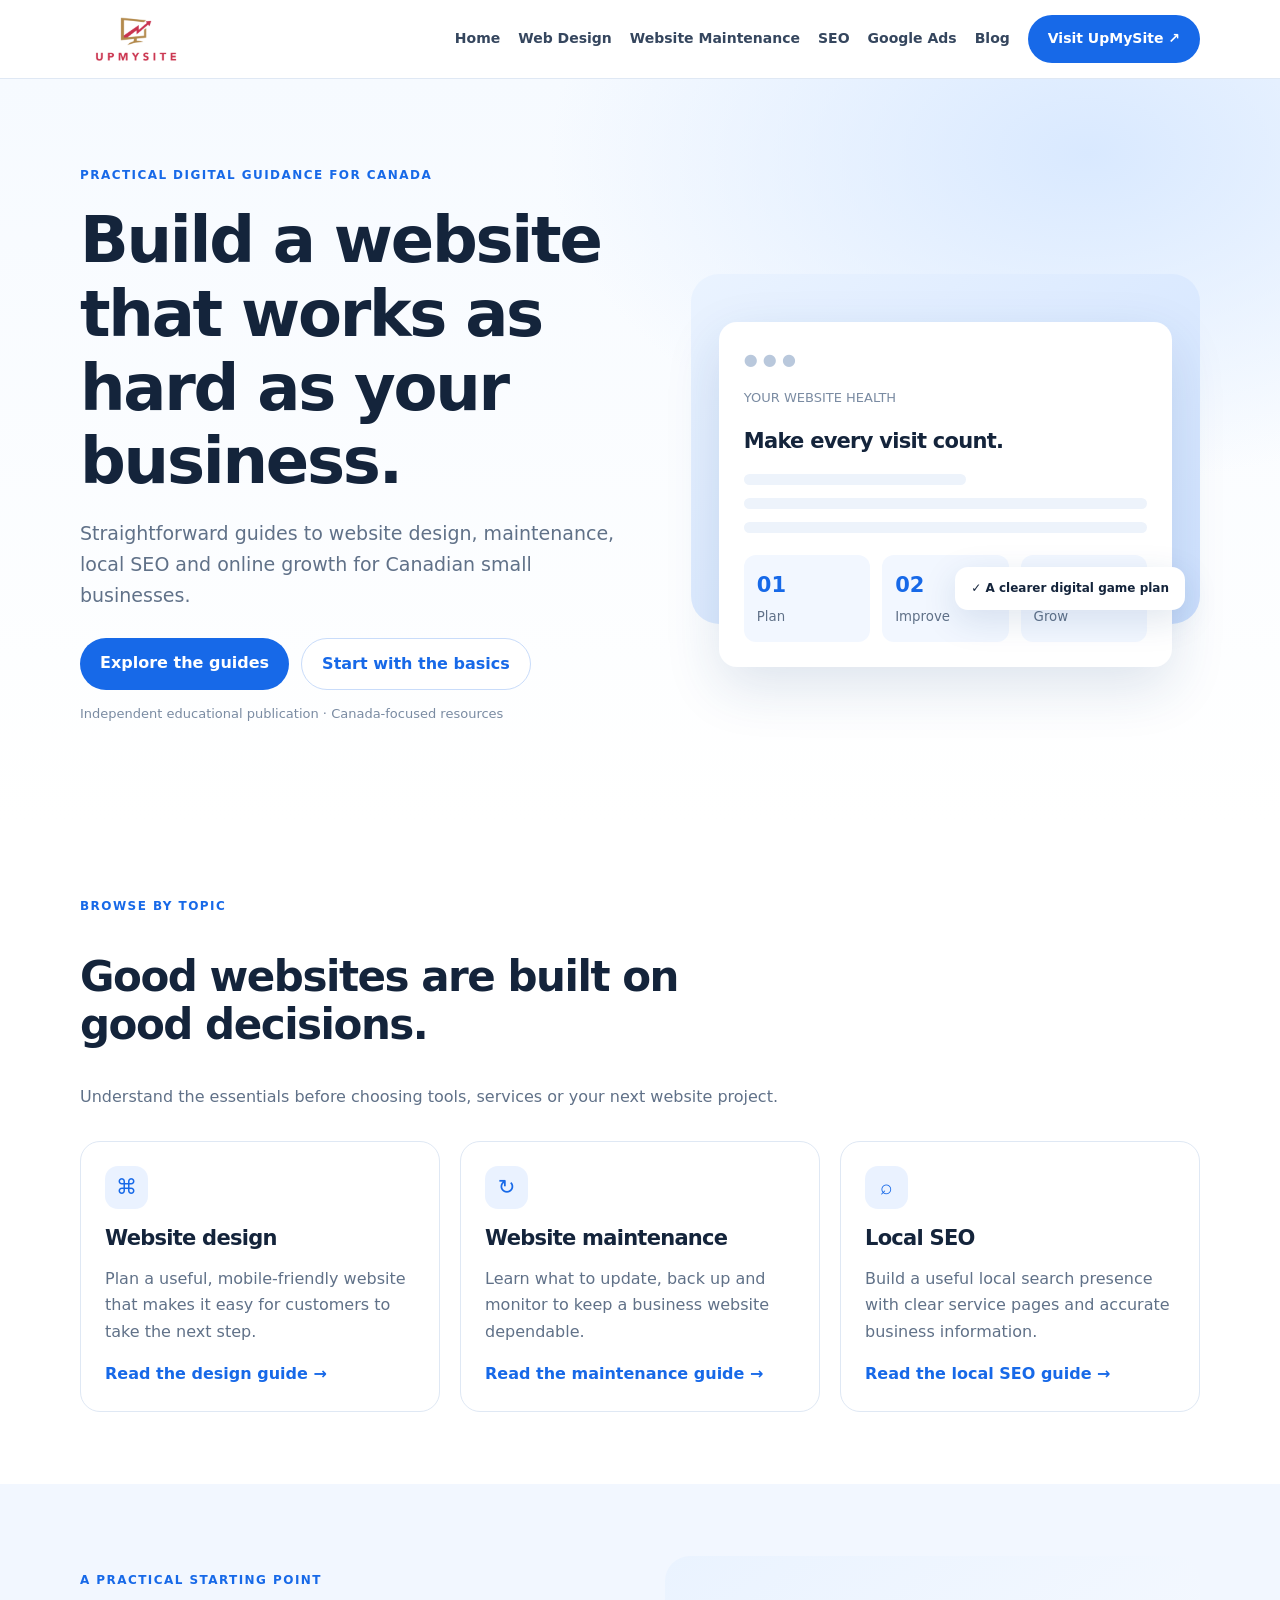
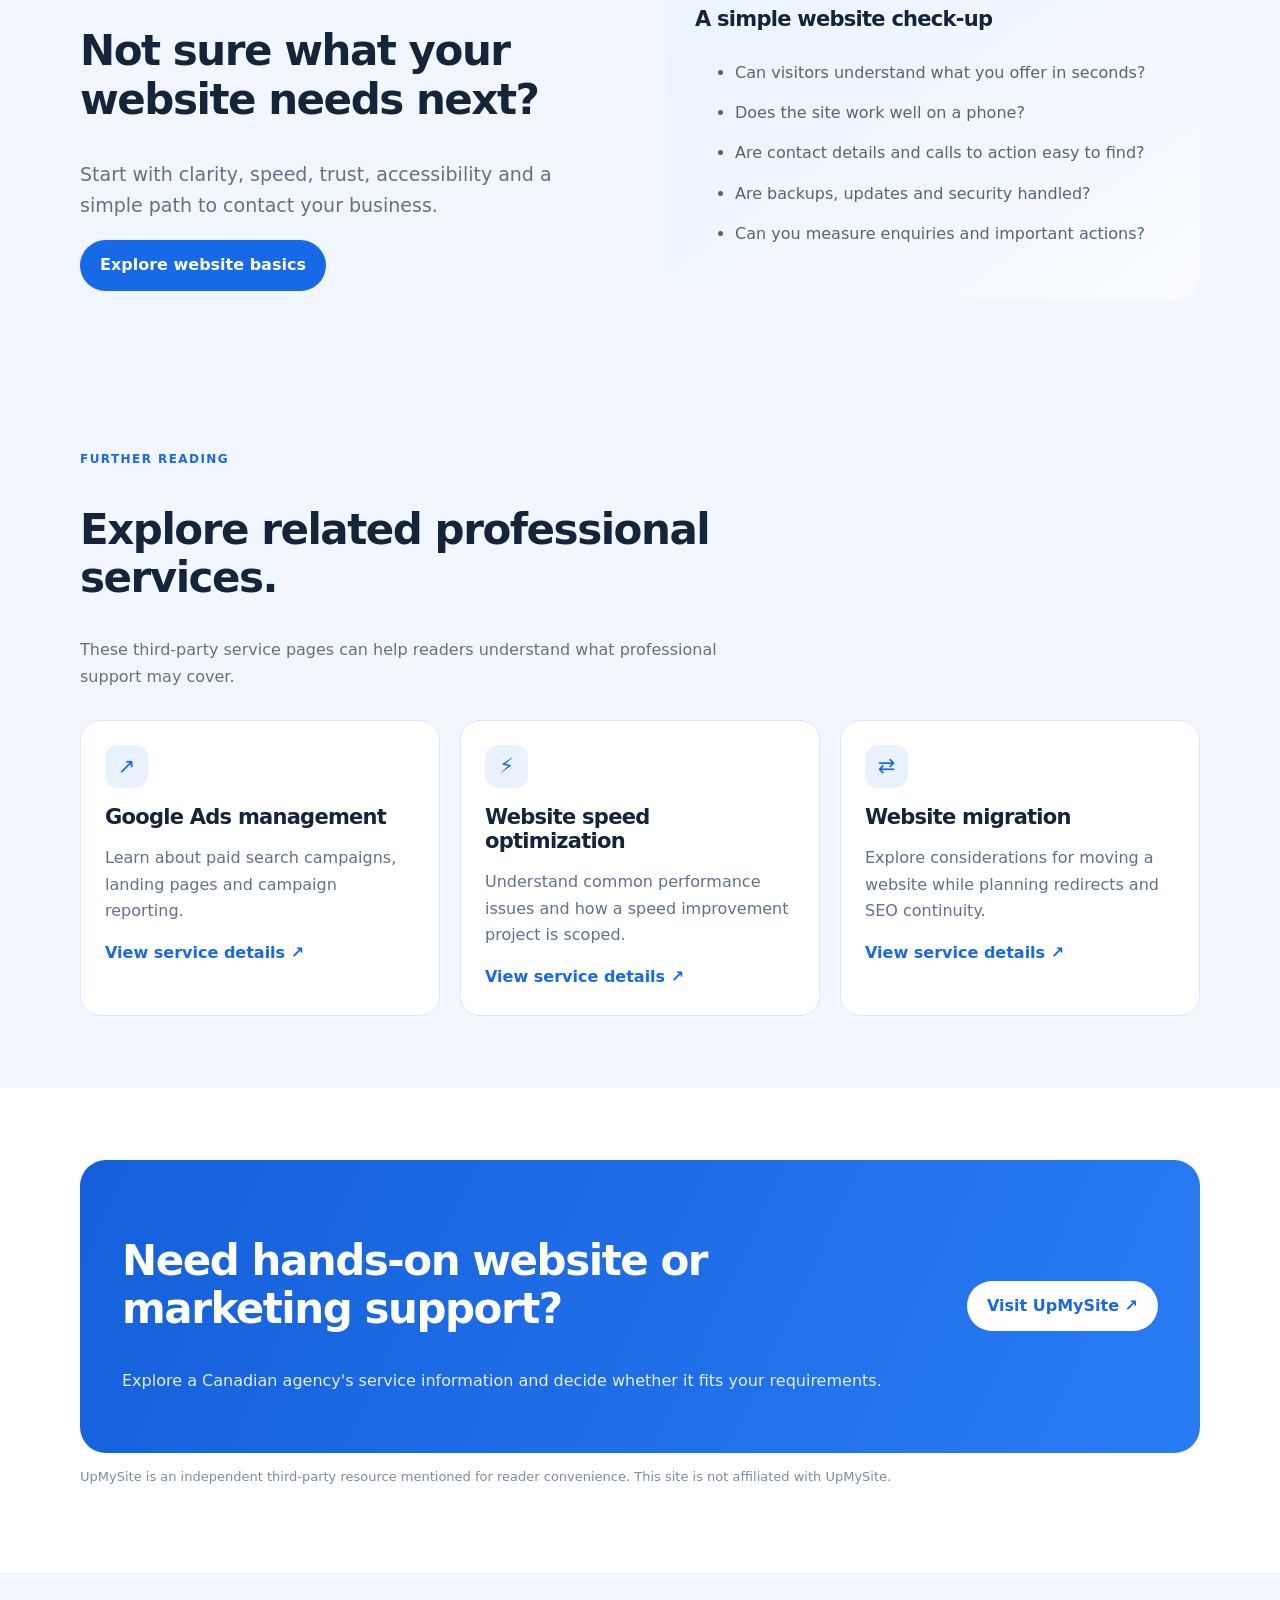
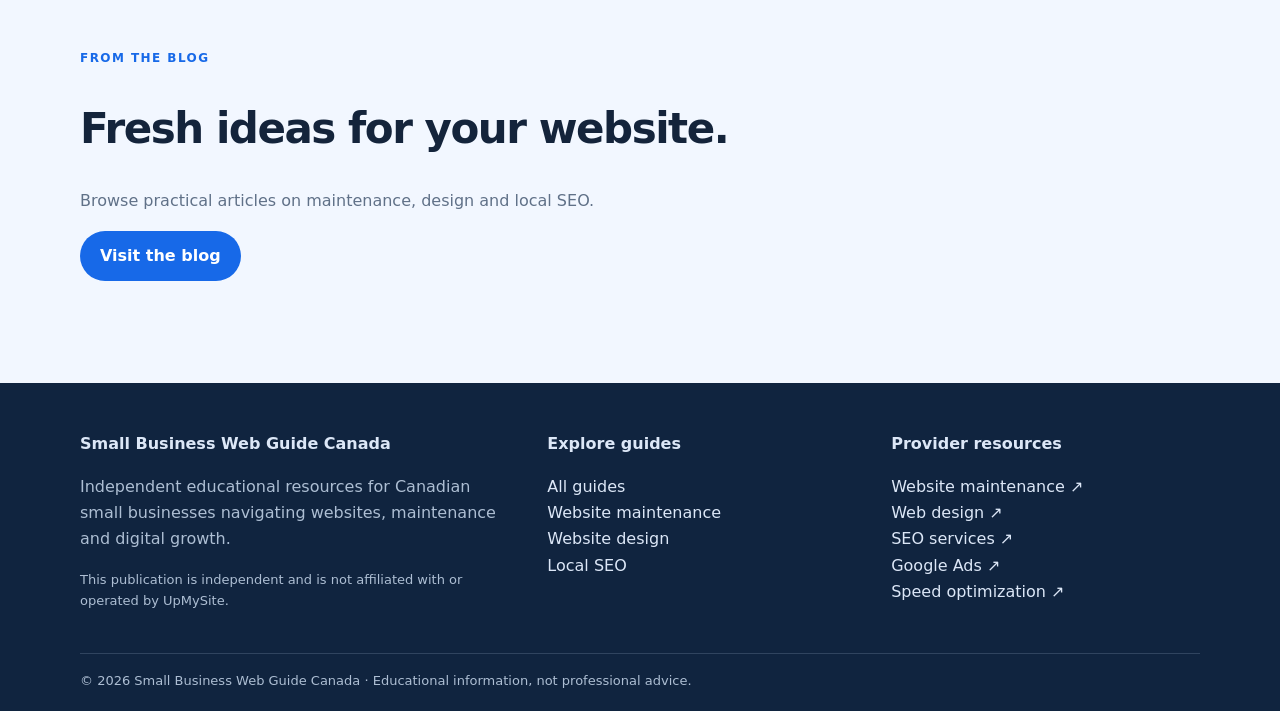
==== commit 2dfc7bac: "Update index.html" ====
--- a/index.html
+++ b/index.html
@@ -7,8 +7,9 @@
 <a href="https://www.upmysite.ca/services/website-maintenance/" target="_blank" rel="noopener">Website Maintenance</a>
 <a href="https://www.upmysite.ca/services/search-engine-optimization/" target="_blank" rel="noopener">SEO</a>
 <a href="https://www.upmysite.ca/services/pay-per-click-google-ads/" target="_blank" rel="noopener">Google Ads</a>
+  <a href="blog.html" target="_blank" rel="noopener">Blog</a>
 <a class="cta" href="https://www.upmysite.ca/" target="_blank" rel="noopener">Visit UpMySite ↗</a>
-  <a class="cta" href="blog.html" target="_blank" rel="noopener">Blogs ↗</a>
+  
   
 </nav></div></header><main><section class="hero"><div class="wrap hero-grid"><div><span class="eyebrow">Practical digital guidance for Canada</span><h1>Build a website that works as hard as your business.</h1><p class="lead">Straightforward guides to website design, maintenance, local SEO and online growth for Canadian small businesses.</p><div class="hero-actions"><a class="btn" href="guides.html">Explore the guides</a><a class="btn secondary" href="website-basics.html">Start with the basics</a></div><p class="notice">Independent educational publication · Canada-focused resources</p></div><div class="hero-art"><div class="window"><div class="dots">● ● ●</div><p class="notice">YOUR WEBSITE HEALTH</p><h3>Make every visit count.</h3><div class="bar"></div><div class="bar"></div><div class="bar"></div><div class="stats"><div class="stat"><b>01</b><small>Plan</small></div><div class="stat"><b>02</b><small>Improve</small></div><div class="stat"><b>03</b><small>Grow</small></div></div></div><div class="float">✓ A clearer digital game plan</div></div></div></section><section class="section"><div class="wrap"><div class="intro"><span class="eyebrow">Browse by topic</span><h2>Good websites are built on good decisions.</h2><p>Understand the essentials before choosing tools, services or your next website project.</p></div><div class="grid3"><article class="card"><div class="icon">⌘</div><h3>Website design</h3><p>Plan a useful, mobile-friendly website that makes it easy for customers to take the next step.</p><a class="textlink" href="articles/website-design-for-small-business.html">Read the design guide →</a></article><article class="card"><div class="icon">↻</div><h3>Website maintenance</h3><p>Learn what to update, back up and monitor to keep a business website dependable.</p><a class="textlink" href="articles/burlington-website-maintenance.html">Read the maintenance guide →</a></article><article class="card"><div class="icon">⌕</div><h3>Local SEO</h3><p>Build a useful local search presence with clear service pages and accurate business information.</p><a class="textlink" href="articles/local-seo-canada.html">Read the local SEO guide →</a></article></div></div></section><section class="section tint"><div class="wrap feature"><div><span class="eyebrow">A practical starting point</span><h2>Not sure what your website needs next?</h2><p class="lead">Start with clarity, speed, trust, accessibility and a simple path to contact your business.</p><a class="btn" href="website-basics.html">Explore website basics</a></div><div class="panel"><h3>A simple website check-up</h3><ul><li>Can visitors understand what you offer in seconds?</li><li>Does the site work well on a phone?</li><li>Are contact details and calls to action easy to find?</li><li>Are backups, updates and security handled?</li><li>Can you measure enquiries and important actions?</li></ul></div></div></section><section class="section tint"><div class="wrap"><div class="intro"><span class="eyebrow">Further reading</span><h2>Explore related professional services.</h2><p>These third-party service pages can help readers understand what professional support may cover.</p></div><div class="grid3">
 <article class="card"><div class="icon">↗</div><h3>Google Ads management</h3><p>Learn about paid search campaigns, landing pages and campaign reporting.</p><a class="textlink" href="https://www.upmysite.ca/services/pay-per-click-google-ads/" target="_blank" rel="noopener">View service details ↗</a></article>
